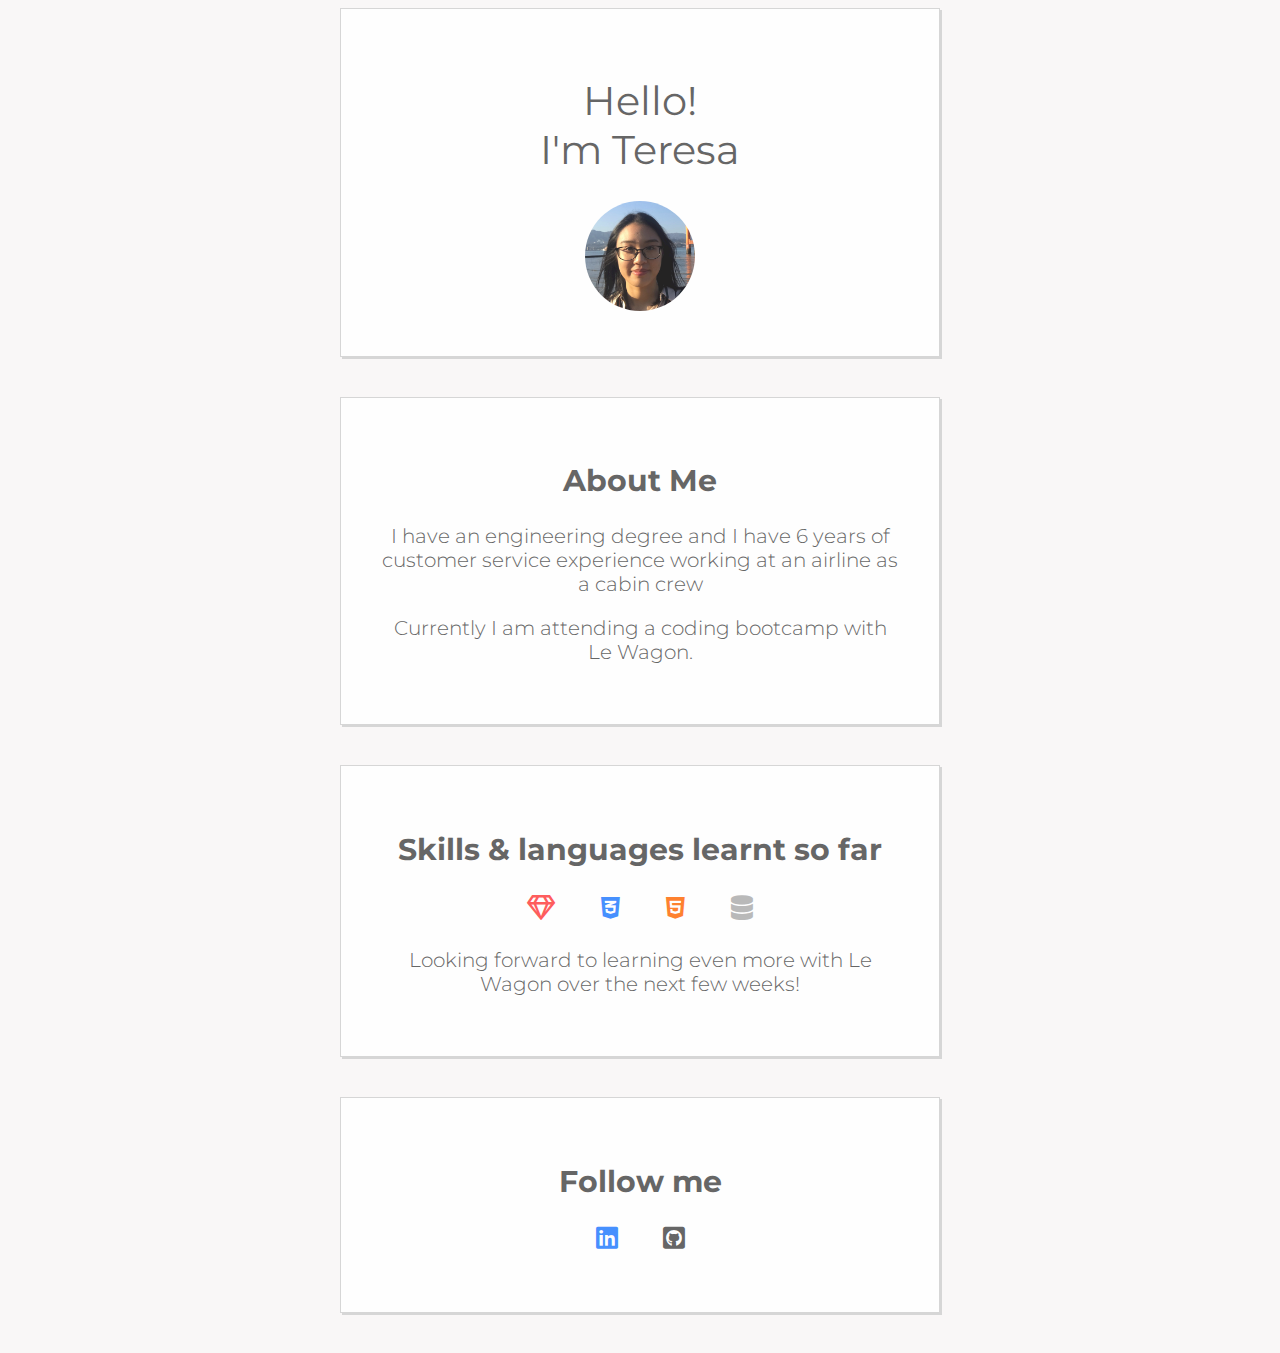
==== index.html @ 50d32394 "my profile page" ====
<!DOCTYPE html>
<html>
  <head>
    <title>Teresa Chang</title>
    <meta charset="utf-8">
    <meta name="viewport" content="width=device-width, initial-scale=1">
    <link rel="stylesheet" href="style.css">
    <link rel="stylesheet" href="https://use.fontawesome.com/releases/v5.6.3/css/all.css">
  </head>
  <body>

    <div class="container">
      <div class="card">
        <h1> Hello! <br> I'm Teresa </h1>
        <img src="images/photo.jpeg" alt="profile photo" class="img-circle">
      </div>

      <div class="card">
        <h2>About Me</h2>
        <p>I have an engineering degree and I have 6 years of customer service experience working at an airline as a cabin crew </p>
          <p> Currently I am attending a coding bootcamp with Le Wagon.</p>
      </div>

      <div class="card">
        <h2>Skills & languages learnt so far</h2>
        <ul class="list-inline icon-style">
          <li><i class="far fa-gem icon-red"></i></li>
          <li><i class="fab fa-css3-alt icon-blue"></i></li>
          <li><i class="fab fa-html5 icon-orange"></i></li>
          <li><i class="fas fa-database icon-grey"></i></i></li>
        </ul>
        <p>Looking forward to learning even more with Le Wagon over the next few weeks!</p>
      </div>

      <div class="card">
        <h2>Follow me</h2>
        <ul class="list-inline">
          <li><i class="fab fa-linkedin social-icon icon-blue"></i></li>
          <li><i class="fab fa-github-square social-icon"></i></li>
        </ul>
      </div>

    </div>

  </body>

</html>
---- style.css ----
@import url('https://fonts.googleapis.com/css2?family=Montserrat:wght@300;400&display=swap');
@media (max-width: 960px) {
  /* For a screen < 960px, this CSS will be read */
  .container {
    width: 700px;
  }
}
@media (max-width: 720px) {
  /* For a screen < 720px, this CSS will be read */
  .container {
    width: 500px;
  }
}
@media (max-width: 540px) {
  /* For a screen < 540px, this CSS will be read */
  .container {
    width: 300px;
  }
}

body{
  font-family: 'Montserrat', sans-serif;
  font-weight: 300;
  font-size: 20px;
  color: rgb(87,87,87);
  background-color: #f9f7f7;
  text-align: center;
}


h1{
  font-family: 'Montserrat', sans-serif;
  font-weight: 400;
}

.container {
  width: 600px;
  margin: 0 auto;
  opacity: 0.9;
}

.card {
  text-align: center;
  background: white;
  padding: 40px;
  margin-bottom: 40px;
  border: 1px solid lightgrey;
  box-shadow: 2px 2px lightgrey;
}

.remove-bullet-points{
  list-style: none;
}

.img-circle{
  border-radius: 50%;
  height: 110px;
}

.list-inline {
  list-style: none;
  padding-left: 0px;
}

.list-inline > li {
  display: inline-block;
  padding: 0px 20px;
}

.icon-style{
  font-size: 25px
}

.icon-red{
  color: #ff4d4d;
}

.icon-orange{
  color: #ff751a;
}

.icon-blue{
  color: #3385ff;
}

.icon-grey{
  color: #b3b3b3;
}

.social-icon{
  font-size: 25px;
}

.social-icon:hover{
  color: #4d9900;
}
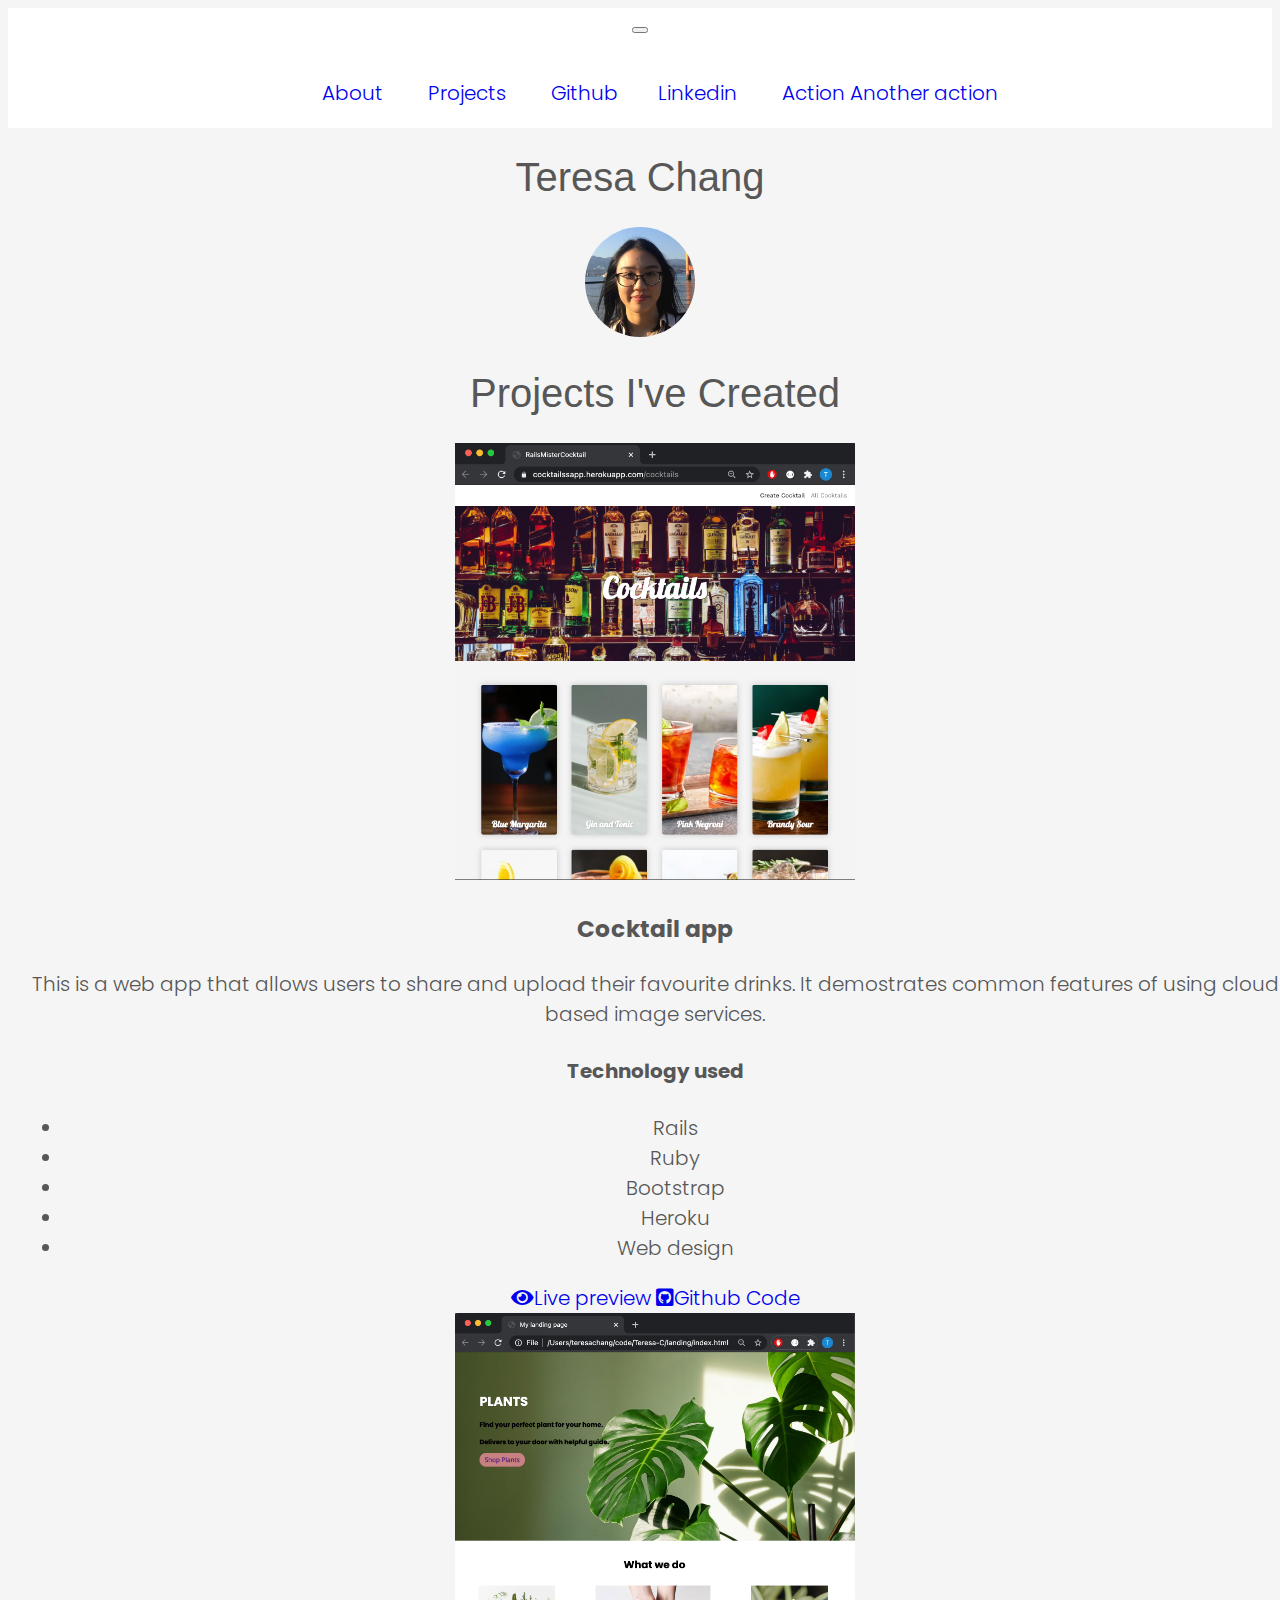
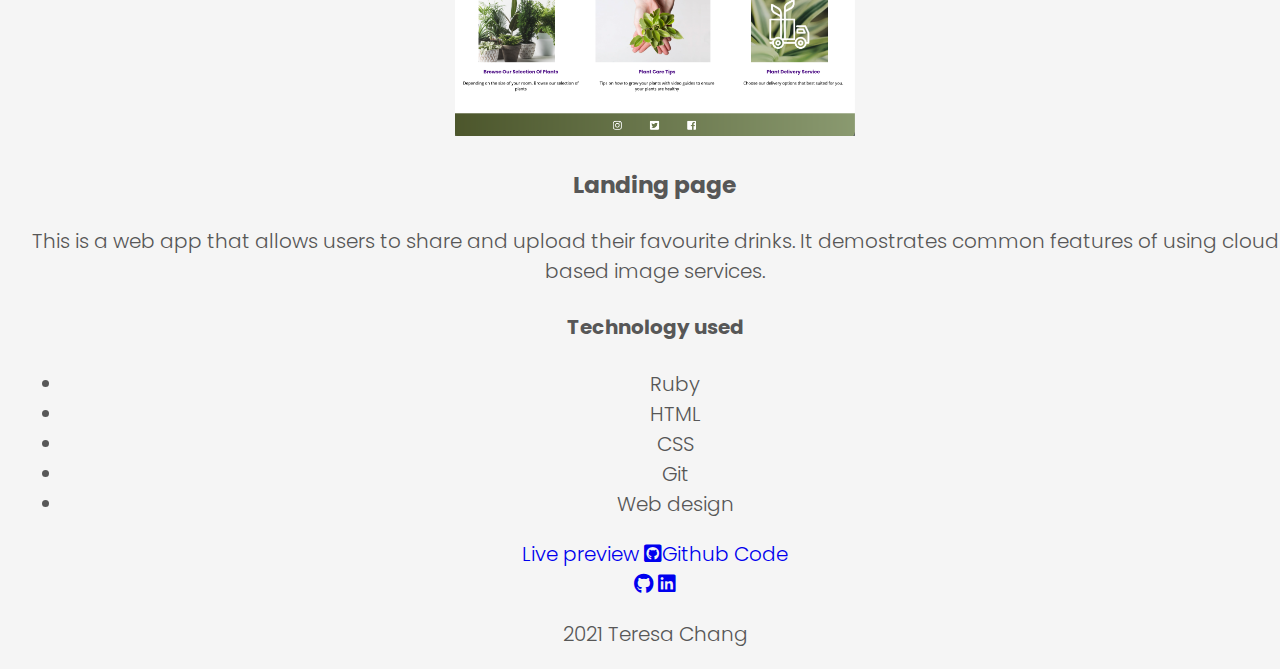
==== commit 6bcab523: "added new images and updated the content" ====
--- a/index.html
+++ b/index.html
@@ -1,47 +1,120 @@
 <!DOCTYPE html>
 <html>
-  <head>
-    <title>Teresa Chang</title>
-    <meta charset="utf-8">
-    <meta name="viewport" content="width=device-width, initial-scale=1">
-    <link rel="stylesheet" href="style.css">
-    <link rel="stylesheet" href="https://use.fontawesome.com/releases/v5.6.3/css/all.css">
-  </head>
-  <body>
+<head>
+  <title>Teresa Chang</title>
+  <meta charset="utf-8">
+  <meta name="viewport" content="width=device-width, initial-scale=1">
+  <link rel="stylesheet" href="https://stackpath.bootstrapcdn.com/bootstrap/4.1.3/css/bootstrap.min.css" integrity="sha384-MCw98/SFnGE8fJT3GXwEOngsV7Zt27NXFoaoApmYm81iuXoPkFOJwJ8ERdknLPMO" crossorigin="anonymous">
+  <link rel="stylesheet" href="stylesheets/style.css">
+  <link rel="stylesheet" href="https://use.fontawesome.com/releases/v5.6.3/css/all.css">
+</head>
+<body>
+  <div class="navbar sticky-top justify-content-end navbar-expand-sm navbar-light navbar-lewagon">
+    <button class="navbar-toggler" type="button" data-toggle="collapse" data-target="#navbarSupportedContent" aria-controls="navbarSupportedContent" aria-expanded="false" aria-label="Toggle navigation">
+      <span class="navbar-toggler-icon"></span>
+    </button>
+    <div class="collapse navbar-collapse " id="navbarSupportedContent">
+      <ul class="navbar-nav">
+        <li class="nav-item active">
+          <a class="nav-link" href="#">About</a>
+        </li>
+        <li class="nav-item active">
+          <a class="nav-link" href="#">Projects</a>
+        </li>
+        <li class="nav-item">
+          <a class="nav-link" href="https://github.com/Teresa-C" target="_blank">Github</a>
+        </li><li class="nav-item">
+          <a class="nav-link" href="https://www.linkedin.com/in/teresa-chang-a474a7a0" target="_blank">Linkedin</a>
+        </li>
+        <li class="nav-item dropdown">
+          <div class="dropdown-menu dropdown-menu-right" aria-labelledby="navbarDropdown">
+            <a class="dropdown-item" href="#">Action</a>
+            <a class="dropdown-item" href="#">Another action</a>
+          </div>
+        </li>
+      </ul>
+    </div>
+  </div>
 
+
+  <div class="main-container">
+    <h1 class="mt-5 mb-4">Teresa Chang</h1>
+    <img src="images/photo.jpeg" alt="profile photo" class="img-circle">
+  </div>
+
+  <div class="project-container mt-5">
     <div class="container">
-      <div class="card">
-        <h1> Hello! <br> I'm Teresa </h1>
-        <img src="images/photo.jpeg" alt="profile photo" class="img-circle">
+      <h1 class="text-left pl-5">Projects I've Created</h1>
+      <div class="row mt-5">
+        <div class="col-md-6">
+          <img src="images/cocktail.png" alt="cocktail app photo" width="400px">
+        </div>
+        <div class="col-md-6 text-left">
+          <h3>Cocktail app</h3>
+          <p>This is a web app that allows users to share and upload their favourite drinks. It demostrates common features of using cloud based image services.</p>
+          <h4 >Technology used</h4>
+          <ul>
+            <li>Rails</li>
+            <li>Ruby</li>
+            <li>Bootstrap</li>
+            <li>Heroku</li>
+            <li>Web design</li>
+          </ul>
+          <a class="mr-5" href="https://cocktailssapp.herokuapp.com/cocktails" target="_blank"><i class="fas fa-eye mr-2"></i>Live preview</a>
+          <a href="#"><i class="fab fa-github-square pr-2"></i>Github Code</a>
+        </div>
       </div>
 
-      <div class="card">
-        <h2>About Me</h2>
-        <p>I have an engineering degree and I have 6 years of customer service experience working at an airline as a cabin crew </p>
-          <p> Currently I am attending a coding bootcamp with Le Wagon.</p>
+      <div class="row mt-5">
+        <div class="col-md-6">
+          <img src="images/landingpage.png" alt="landing page photo" width="400px">
+        </div>
+        <div class="col-md-6 text-left">
+          <h3>Landing page</h3>
+          <p>This is a web app that allows users to share and upload their favourite drinks. It demostrates common features of using cloud based image services.</p>
+          <h4 >Technology used</h4>
+          <ul>
+            <li>Ruby</li>
+            <li>HTML</li>
+            <li>CSS</li>
+            <li>Git</li>
+            <li>Web design</li>
+          </ul>
+          <a class="mr-5 " href="# " target="_blank><i class="fas fa-eye mr-2"></i>Live preview</a>
+          <a href="#"><i class="fab fa-github-square pr-2"></i>Github Code</a>
+        </div>
       </div>
+<!--
+      <div class="cards">
+        <div class="card-category" style="background-image: linear-gradient(rgba(0,0,0,0.3), rgba(0,0,0,0.3)), url(https://raw.githubusercontent.com/lewagon/fullstack-images/master/uikit/breakfast.jpg)">
+          Breakfast
+        </div>
 
-      <div class="card">
-        <h2>Skills & languages learnt so far</h2>
-        <ul class="list-inline icon-style">
-          <li><i class="far fa-gem icon-red"></i></li>
-          <li><i class="fab fa-css3-alt icon-blue"></i></li>
-          <li><i class="fab fa-html5 icon-orange"></i></li>
-          <li><i class="fas fa-database icon-grey"></i></i></li>
-        </ul>
-        <p>Looking forward to learning even more with Le Wagon over the next few weeks!</p>
+        <div class="card-category" style="background-image: linear-gradient(rgba(0,0,0,0.3), rgba(0,0,0,0.3)), url(https://raw.githubusercontent.com/lewagon/fullstack-images/master/uikit/lunch.jpg)">
+          Lunch
+        </div>
+
+        <div class="card-category" style="background-image: linear-gradient(rgba(0,0,0,0.3), rgba(0,0,0,0.3)), url(https://raw.githubusercontent.com/lewagon/fullstack-images/master/uikit/dinner.jpg)">
+          Dinner
+        </div>
       </div>
+    </div> -->
 
-      <div class="card">
-        <h2>Follow me</h2>
-        <ul class="list-inline">
-          <li><i class="fab fa-linkedin social-icon icon-blue"></i></li>
-          <li><i class="fab fa-github-square social-icon"></i></li>
-        </ul>
+
+    <div class="footer mt-5">
+      <div class="footer-links">
+        <a href="#"><i class="fab fa-github"></i></a>
+        <a href="#"><i class="fab fa-linkedin"></i></a>
       </div>
-
+      <div class="footer-copyright">
+        <p>2021 Teresa Chang</p>
+      </div>
     </div>
 
+
+    <script src="https://code.jquery.com/jquery-3.3.1.slim.min.js" integrity="sha384-q8i/X+965DzO0rT7abK41JStQIAqVgRVzpbzo5smXKp4YfRvH+8abtTE1Pi6jizo" crossorigin="anonymous"></script>
+    <script src="https://cdnjs.cloudflare.com/ajax/libs/popper.js/1.14.3/umd/popper.min.js" integrity="sha384-ZMP7rVo3mIykV+2+9J3UJ46jBk0WLaUAdn689aCwoqbBJiSnjAK/l8WvCWPIPm49" crossorigin="anonymous"></script>
+    <script src="https://stackpath.bootstrapcdn.com/bootstrap/4.1.3/js/bootstrap.min.js" integrity="sha384-ChfqqxuZUCnJSK3+MXmPNIyE6ZbWh2IMqE241rYiqJxyMiZ6OW/JmZQ5stwEULTy" crossorigin="anonymous"></script>
   </body>
 
-</html>
+  </html>
--- a/stylesheets/style.css
+++ b/stylesheets/style.css
@@ -0,0 +1,75 @@
+@import url('https://fonts.googleapis.com/css2?family=Poppins:wght@400;600&display=swap');
+@import url("navbar.css");
+@import url("cards.css");
+@import url("avatar.css");
+@import url("footer.css")
+
+
+@media (max-width: 960px) {
+  /* For a screen < 960px, this CSS will be read */
+  .main-container {
+    width: 700px;
+  }
+}
+@media (max-width: 720px) {
+  /* For a screen < 720px, this CSS will be read */
+  .main-container {
+    width: 500px;
+  }
+}
+@media (max-width: 540px) {
+  /* For a screen < 540px, this CSS will be read */
+  .main-container {
+    width: 300px;
+  }
+}
+
+
+body{
+  font-family: 'Poppins', sans-serif;
+  font-weight: 300;
+  font-size: 20px;
+  color: rgb(87,87,87);
+  background-color:   #F5F5F5;
+  text-align: center;
+}
+
+
+h1{
+  font-family: 'Montserrat', sans-serif;
+  font-weight: 400;
+}
+
+.main-container {
+  width: 700px;
+  margin: 0 auto;
+}
+
+
+
+
+a{
+  text-decoration: none;
+}
+
+.container{
+  width: 100%;
+  padding-right: 15px;
+  padding-left: 15px;
+  margin-right: auto;
+  margin-left: auto;
+}
+
+
+.about-container{
+  text-align: center;
+  background: white;
+  padding: 40px;
+  margin-bottom: 40px;
+  border: 1px solid lightgrey;
+  box-shadow: 2px 2px lightgrey;
+  width: 50%;
+  display: inline-grid;
+
+}
+
